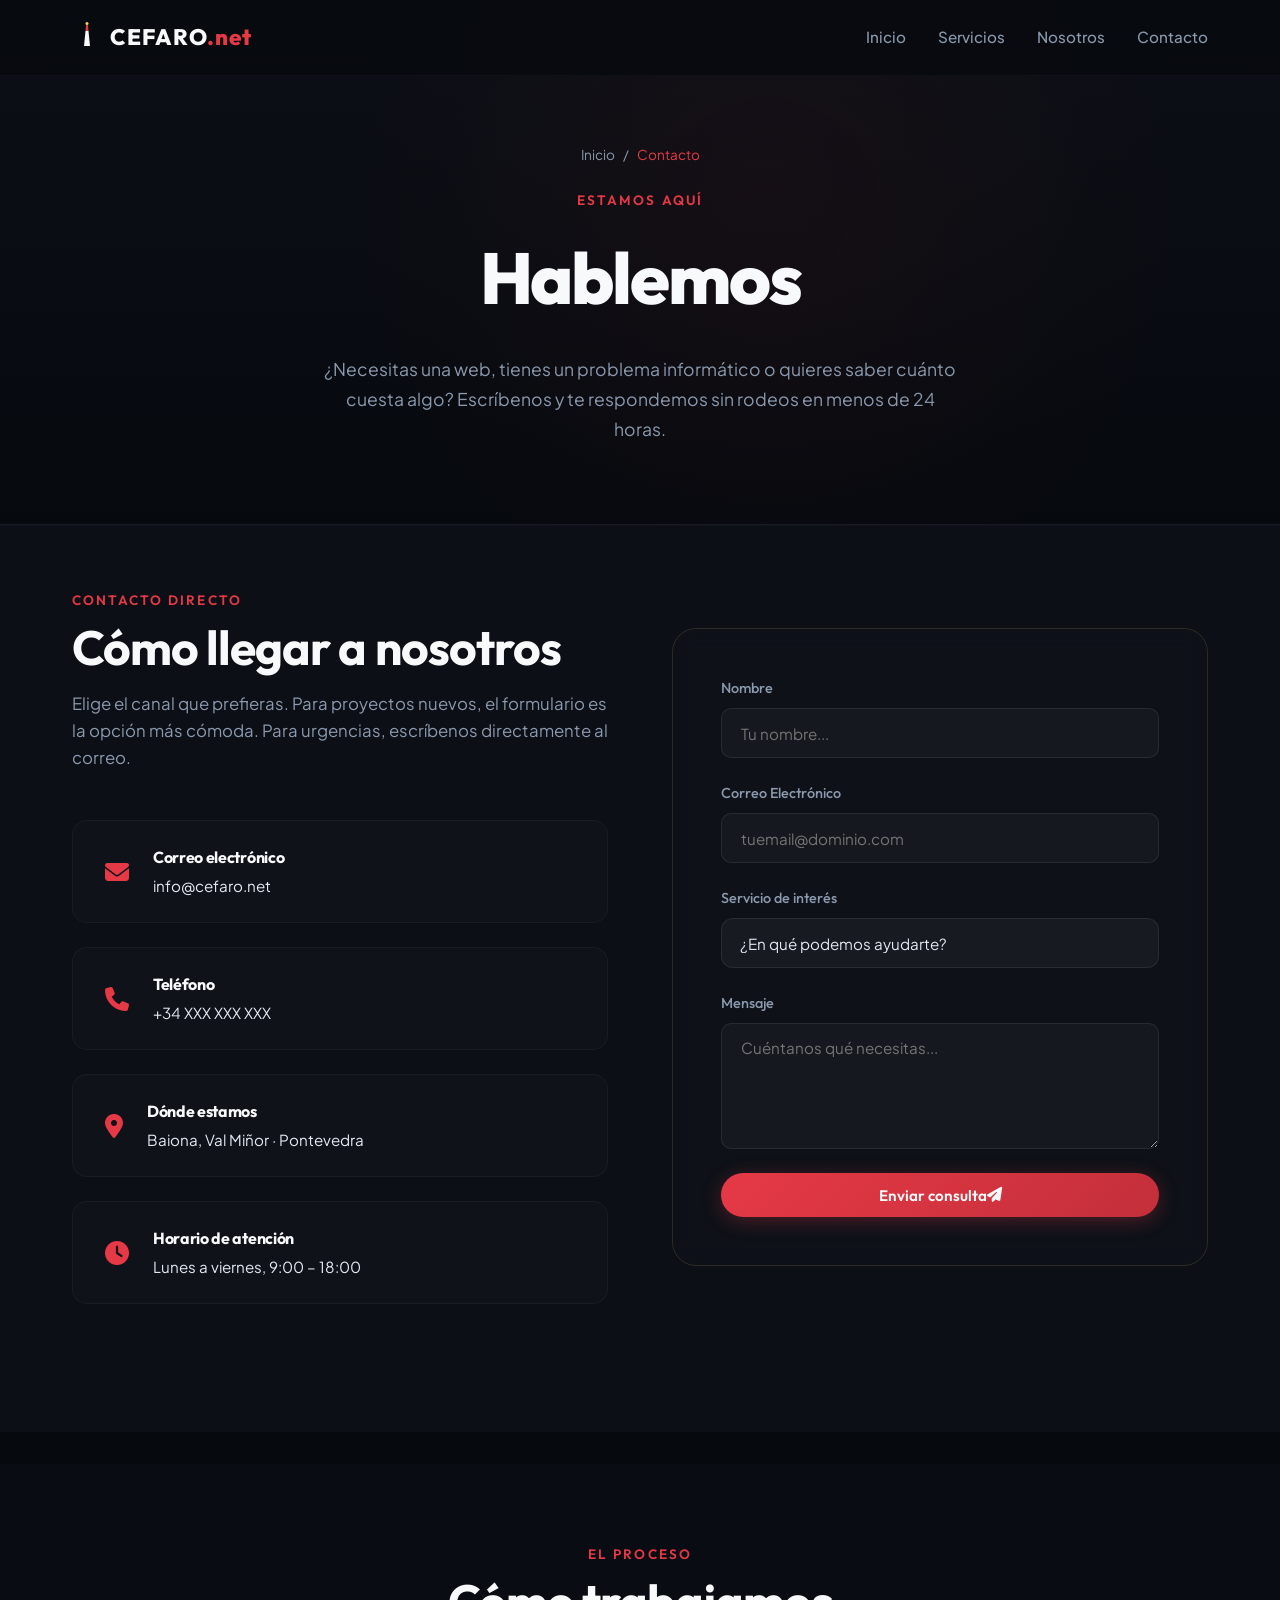
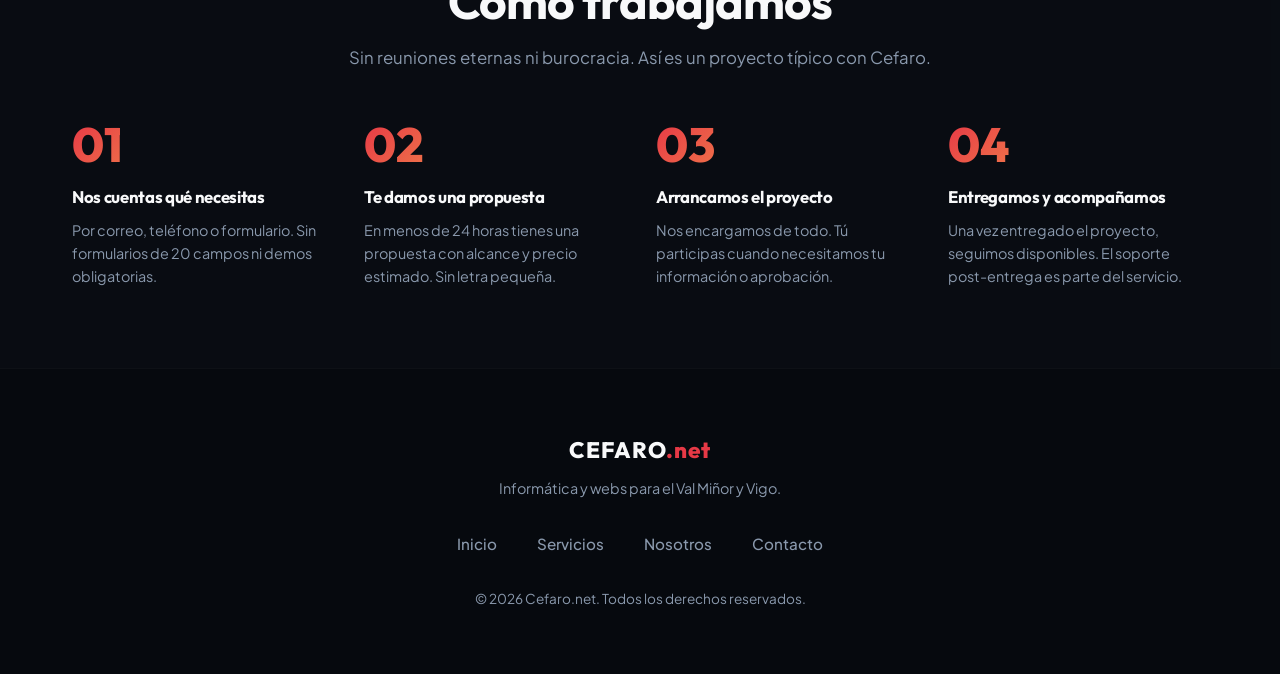
==== contacto/index.html @ 12f91135 "feat: arquitectura multipágina con catálogo de servicios, nosotros y contacto Nuevas páginas: - /ser" ====
<!DOCTYPE html>
<html lang="es">
<head>
    <meta charset="UTF-8">
    <meta name="viewport" content="width=device-width, initial-scale=1.0">

    <title>Contacto | Cefaro.net — Hablemos de tu proyecto</title>
    <meta name="description" content="Contacta con Cefaro: empresa de informática y diseño web en Baiona (Val Miñor). Escríbenos o llámanos para presupuesto sin compromiso. Respondemos en menos de 24 horas.">
    <meta name="robots" content="index, follow">
    <meta name="referrer" content="strict-origin-when-cross-origin">
    <link rel="canonical" href="https://cefaro.net/contacto/">
    <link rel="icon" href="/favicon.svg" type="image/svg+xml">

    <meta property="og:type" content="website">
    <meta property="og:url" content="https://cefaro.net/contacto/">
    <meta property="og:title" content="Contacto — Cefaro.net">
    <meta property="og:description" content="Contacta con nosotros para presupuesto sin compromiso. Informática y webs en Baiona, Val Miñor y Vigo.">
    <meta property="og:image" content="https://cefaro.net/og-image.png">
    <meta property="og:locale" content="es_ES">
    <meta property="og:site_name" content="Cefaro.net">

    <script type="application/ld+json">
    {
      "@context": "https://schema.org",
      "@type": "ContactPage",
      "name": "Contacto — Cefaro.net",
      "url": "https://cefaro.net/contacto/",
      "description": "Página de contacto de Cefaro, empresa de informática en Baiona, Val Miñor.",
      "breadcrumb": {
        "@type": "BreadcrumbList",
        "itemListElement": [
          {"@type": "ListItem", "position": 1, "name": "Inicio", "item": "https://cefaro.net/"},
          {"@type": "ListItem", "position": 2, "name": "Contacto", "item": "https://cefaro.net/contacto/"}
        ]
      }
    }
    </script>

    <link rel="preconnect" href="https://fonts.googleapis.com">
    <link rel="preconnect" href="https://fonts.gstatic.com" crossorigin>
    <link rel="preconnect" href="https://cdnjs.cloudflare.com">
    <link href="https://fonts.googleapis.com/css2?family=Outfit:wght@300;400;600;800&family=Plus+Jakarta+Sans:wght@300;400;500;700&display=swap" rel="stylesheet">
    <link rel="stylesheet" href="https://cdnjs.cloudflare.com/ajax/libs/font-awesome/6.7.2/css/all.min.css">
    <link rel="stylesheet" href="../style.css">
</head>
<body>

    <canvas id="stars-canvas"></canvas>

    <header class="main-header">
        <div class="container header-container">
            <a href="/" class="logo">
                <span class="logo-icon">
                    <svg viewBox="0 0 100 100" width="30" height="30">
                        <polygon points="40,90 60,90 55,40 45,40" fill="#f8f9fa" />
                        <polygon points="45,40 55,40 53,20 47,20" fill="#e63946" />
                        <circle cx="50" cy="15" r="5" fill="#ffd54f" />
                    </svg>
                </span>
                <span class="logo-text">CEFARO<span class="dot">.net</span></span>
            </a>
            <nav class="nav-links" aria-label="Menú principal">
                <a href="/" class="nav-item">Inicio</a>
                <a href="/servicios/" class="nav-item">Servicios</a>
                <a href="/nosotros/" class="nav-item">Nosotros</a>
                <a href="/contacto/" class="nav-item active">Contacto</a>
            </nav>
            <div class="nav-toggle" id="nav-toggle">
                <span></span><span></span><span></span>
            </div>
        </div>
    </header>

    <!-- Page Hero -->
    <section class="page-hero">
        <div class="container">
            <nav class="breadcrumb" aria-label="Ruta de navegación">
                <a href="/">Inicio</a>
                <span>/</span>
                <span>Contacto</span>
            </nav>
            <span class="section-subtitle">Estamos aquí</span>
            <h1 class="page-hero-title">Hablemos</h1>
            <p class="page-hero-desc">¿Necesitas una web, tienes un problema informático o quieres saber cuánto cuesta algo? Escríbenos y te respondemos sin rodeos en menos de 24 horas.</p>
        </div>
    </section>

    <main class="page-content">

        <!-- CONTACTO PRINCIPAL -->
        <section class="contact-section" style="padding-top: 4rem;">
            <div class="container">
                <div class="contact-grid">
                    <div class="contact-info">
                        <span class="section-subtitle">Contacto directo</span>
                        <h2 class="section-title">Cómo llegar a nosotros</h2>
                        <p>Elige el canal que prefieras. Para proyectos nuevos, el formulario es la opción más cómoda. Para urgencias, escríbenos directamente al correo.</p>

                        <div class="contact-methods">
                            <div class="contact-method-card">
                                <i class="fa-solid fa-envelope"></i>
                                <div>
                                    <h4>Correo electrónico</h4>
                                    <p><a href="mailto:info@cefaro.net">info@cefaro.net</a></p>
                                </div>
                            </div>
                            <!-- TODO: reemplaza con el teléfono real -->
                            <div class="contact-method-card">
                                <i class="fa-solid fa-phone"></i>
                                <div>
                                    <h4>Teléfono</h4>
                                    <p><a href="tel:+34000000000">+34 XXX XXX XXX</a></p>
                                </div>
                            </div>
                            <div class="contact-method-card">
                                <i class="fa-solid fa-location-dot"></i>
                                <div>
                                    <h4>Dónde estamos</h4>
                                    <p>Baiona, Val Miñor · Pontevedra</p>
                                </div>
                            </div>
                            <div class="contact-method-card">
                                <i class="fa-solid fa-clock"></i>
                                <div>
                                    <h4>Horario de atención</h4>
                                    <p>Lunes a viernes, 9:00 – 18:00</p>
                                </div>
                            </div>
                        </div>
                    </div>

                    <div class="contact-form-wrapper">
                        <!-- Formulario vía Formspree: reemplaza FORMSPREE_TOKEN con tu token real -->
                        <form class="contact-form" id="contact-form" action="https://formspree.io/f/FORMSPREE_TOKEN" method="POST">
                            <div class="form-group">
                                <label for="name">Nombre</label>
                                <input type="text" id="name" name="name" required placeholder="Tu nombre...">
                            </div>
                            <div class="form-group">
                                <label for="email">Correo Electrónico</label>
                                <input type="email" id="email" name="email" required placeholder="tuemail@dominio.com">
                            </div>
                            <div class="form-group">
                                <label for="service">Servicio de interés</label>
                                <select id="service" name="service">
                                    <option value="">¿En qué podemos ayudarte?</option>
                                    <option value="web">Página web o tienda online</option>
                                    <option value="seo">SEO y posicionamiento local</option>
                                    <option value="servidor">Servidores e infraestructura</option>
                                    <option value="backup">Copias de seguridad</option>
                                    <option value="correo">Correo electrónico corporativo</option>
                                    <option value="seguridad">Ciberseguridad o forense</option>
                                    <option value="3d">Impresión 3D</option>
                                    <option value="digitalizacion">Digitalización de formatos</option>
                                    <option value="otro">Otro</option>
                                </select>
                            </div>
                            <div class="form-group">
                                <label for="message">Mensaje</label>
                                <textarea id="message" name="message" rows="5" required placeholder="Cuéntanos qué necesitas..."></textarea>
                            </div>
                            <button type="submit" class="btn btn-primary btn-block" id="submit-btn">
                                Enviar consulta <i class="fa-solid fa-paper-plane"></i>
                            </button>
                        </form>
                    </div>
                </div>
            </div>
        </section>

        <!-- CÓMO TRABAJAMOS -->
        <section class="catalog-section catalog-section--alt" style="margin-top:2rem;">
            <div class="container">
                <div style="text-align:center; max-width:600px; margin:0 auto 3rem;">
                    <span class="section-subtitle">El proceso</span>
                    <h2 class="section-title">Cómo trabajamos</h2>
                    <p class="section-desc">Sin reuniones eternas ni burocracia. Así es un proyecto típico con Cefaro.</p>
                </div>
                <div class="process-steps">
                    <div class="process-step">
                        <div class="step-number">01</div>
                        <div class="step-content">
                            <h3>Nos cuentas qué necesitas</h3>
                            <p>Por correo, teléfono o formulario. Sin formularios de 20 campos ni demos obligatorias.</p>
                        </div>
                    </div>
                    <div class="process-step">
                        <div class="step-number">02</div>
                        <div class="step-content">
                            <h3>Te damos una propuesta</h3>
                            <p>En menos de 24 horas tienes una propuesta con alcance y precio estimado. Sin letra pequeña.</p>
                        </div>
                    </div>
                    <div class="process-step">
                        <div class="step-number">03</div>
                        <div class="step-content">
                            <h3>Arrancamos el proyecto</h3>
                            <p>Nos encargamos de todo. Tú participas cuando necesitamos tu información o aprobación.</p>
                        </div>
                    </div>
                    <div class="process-step">
                        <div class="step-number">04</div>
                        <div class="step-content">
                            <h3>Entregamos y acompañamos</h3>
                            <p>Una vez entregado el proyecto, seguimos disponibles. El soporte post-entrega es parte del servicio.</p>
                        </div>
                    </div>
                </div>
            </div>
        </section>

    </main>

    <footer class="main-footer">
        <div class="container footer-container">
            <div class="footer-brand">
                <span class="logo-text">CEFARO<span class="dot">.net</span></span>
                <p>Informática y webs para el Val Miñor y Vigo.</p>
            </div>
            <div class="footer-links">
                <a href="/">Inicio</a>
                <a href="/servicios/">Servicios</a>
                <a href="/nosotros/">Nosotros</a>
                <a href="/contacto/">Contacto</a>
            </div>
            <div class="footer-copy">
                <p>&copy; 2026 Cefaro.net. Todos los derechos reservados.</p>
            </div>
        </div>
    </footer>

    <script src="../script.js"></script>
</body>
</html>
---- style.css ----
/* CSS Design System for Cefaro.net */

/* -------------------------------------------------------------
   RESET & VARIABLES
------------------------------------------------------------- */
:root {
    --bg-dark-base: #06090e;      /* Deep night sky / dark sea black */
    --bg-dark-panel: #0c0f16;     /* Dark panel background */
    --bg-dark-card: #111622;      /* Card background */
    
    --color-primary: #e63946;     /* Faro Red */
    --color-white: #f8f9fa;       /* Faro White */
    --color-yellow: #ffd54f;      /* Faro Beam Yellow */
    --color-yellow-glow: rgba(255, 213, 79, 0.3);
    
    --text-main: #e2e8f0;         /* Soft white */
    --text-muted: #8a99ad;        /* Slate gray */
    
    --font-heading: 'Outfit', sans-serif;
    --font-body: 'Plus Jakarta Sans', sans-serif;
    
    --transition-smooth: all 0.4s cubic-bezier(0.16, 1, 0.3, 1);
    --transition-slow: all 0.8s cubic-bezier(0.16, 1, 0.3, 1);
}

* {
    box-sizing: border-box;
    margin: 0;
    padding: 0;
}

html {
    scroll-behavior: smooth;
    font-size: 16px;
    background-color: var(--bg-dark-base);
    color: var(--text-main);
    font-family: var(--font-body);
}

body {
    overflow-x: hidden;
    line-height: 1.6;
}

/* Custom Scrollbar */
::-webkit-scrollbar {
    width: 8px;
}
::-webkit-scrollbar-track {
    background: var(--bg-dark-base);
}
::-webkit-scrollbar-thumb {
    background: #1e2536;
    border-radius: 4px;
}
::-webkit-scrollbar-thumb:hover {
    background: var(--color-primary);
}

/* -------------------------------------------------------------
   UTILITIES & TYPOGRAPHY
------------------------------------------------------------- */
.container {
    max-width: 1200px;
    margin: 0 auto;
    padding: 0 2rem;
}

h1, h2, h3, h4 {
    font-family: var(--font-heading);
    font-weight: 700;
    letter-spacing: -0.02em;
    color: var(--color-white);
}

p {
    color: var(--text-muted);
}

a {
    text-decoration: none;
    color: inherit;
    transition: var(--transition-smooth);
}

/* Buttons */
.btn {
    display: inline-flex;
    align-items: center;
    justify-content: center;
    padding: 0.8rem 2rem;
    font-family: var(--font-heading);
    font-weight: 600;
    border-radius: 50px;
    font-size: 0.95rem;
    cursor: pointer;
    transition: var(--transition-smooth);
    border: none;
    outline: none;
}

.btn-primary {
    background: linear-gradient(135deg, var(--color-primary) 0%, #c32f3a 100%);
    color: var(--color-white);
    box-shadow: 0 4px 20px rgba(230, 57, 70, 0.3);
}

.btn-primary:hover {
    transform: translateY(-2px);
    box-shadow: 0 6px 25px rgba(230, 57, 70, 0.5);
    background: linear-gradient(135deg, #f04351 0%, var(--color-primary) 100%);
}

.btn-secondary {
    background: rgba(255, 255, 255, 0.05);
    color: var(--color-white);
    border: 1px solid rgba(255, 255, 255, 0.1);
    backdrop-filter: blur(5px);
}

.btn-secondary:hover {
    background: rgba(255, 255, 255, 0.1);
    transform: translateY(-2px);
    border-color: rgba(255, 255, 255, 0.2);
}

.btn-block {
    display: flex;
    width: 100%;
}

/* Background Canvas */
#stars-canvas {
    position: fixed;
    top: 0;
    left: 0;
    width: 100%;
    height: 100%;
    z-index: 0;
    pointer-events: none;
}

/* -------------------------------------------------------------
   HEADER & NAVIGATION
------------------------------------------------------------- */
.main-header {
    position: fixed;
    top: 0;
    left: 0;
    width: 100%;
    z-index: 100;
    background: rgba(6, 9, 14, 0.7);
    backdrop-filter: blur(12px);
    -webkit-backdrop-filter: blur(12px);
    border-bottom: 1px solid rgba(255, 255, 255, 0.03);
    padding: 1.2rem 0;
    transition: var(--transition-smooth);
}

.main-header.scrolled {
    padding: 0.8rem 0;
    background: rgba(6, 9, 14, 0.9);
    border-bottom: 1px solid rgba(255, 255, 255, 0.07);
}

.header-container {
    display: flex;
    justify-content: space-between;
    align-items: center;
}

.logo {
    display: flex;
    align-items: center;
    gap: 0.5rem;
}

.logo-text {
    font-family: var(--font-heading);
    font-weight: 800;
    font-size: 1.4rem;
    letter-spacing: 1px;
    color: var(--color-white);
}

.logo-text .dot {
    color: var(--color-primary);
}

.nav-links {
    display: flex;
    gap: 2rem;
}

.nav-item {
    font-size: 0.95rem;
    font-weight: 500;
    color: var(--text-muted);
    position: relative;
    padding: 0.3rem 0;
}

.nav-item::after {
    content: '';
    position: absolute;
    bottom: 0;
    left: 0;
    width: 0;
    height: 2px;
    background-color: var(--color-primary);
    transition: var(--transition-smooth);
}

.nav-item:hover, .nav-item.active {
    color: var(--color-white);
}

.nav-item.active::after, .nav-item:hover::after {
    width: 100%;
}

.nav-toggle {
    display: none;
    flex-direction: column;
    gap: 6px;
    cursor: pointer;
}

.nav-toggle span {
    width: 25px;
    height: 2px;
    background-color: var(--color-white);
    transition: var(--transition-smooth);
}

/* -------------------------------------------------------------
   HERO SECTION
------------------------------------------------------------- */
.hero-section {
    min-height: 100vh;
    display: flex;
    align-items: center;
    position: relative;
    padding-top: 80px;
    z-index: 1;
    overflow: hidden;
    background: radial-gradient(circle at 75% 50%, rgba(230, 57, 70, 0.05) 0%, transparent 50%),
                radial-gradient(circle at 25% 80%, rgba(255, 213, 79, 0.03) 0%, transparent 40%);
}

.hero-section .hero-content {
    flex: 1;
    padding: 0 10%;
    z-index: 3;
}

.hero-title {
    font-size: clamp(3rem, 8vw, 6.5rem);
    font-weight: 800;
    line-height: 1;
    margin-bottom: 1.5rem;
    background: linear-gradient(180deg, var(--color-white) 0%, #8895a5 100%);
    -webkit-background-clip: text;
    -webkit-text-fill-color: transparent;
    letter-spacing: -0.03em;
    position: relative;
}

.hero-subtitle {
    font-size: clamp(1.1rem, 2.5vw, 1.6rem);
    color: var(--text-muted);
    max-width: 600px;
    margin-bottom: 2.5rem;
    font-weight: 300;
}

.hero-cta {
    display: flex;
    gap: 1rem;
    flex-wrap: wrap;
}

.hero-lighthouse-container {
    flex: 1;
    height: 100%;
    display: flex;
    align-items: center;
    justify-content: center;
    position: relative;
    padding-right: 5%;
    z-index: 2;
}

.lighthouse-svg {
    width: 100%;
    max-height: 75vh;
    filter: drop-shadow(0 10px 30px rgba(0, 0, 0, 0.5));
}

.light-glow-pulsate {
    animation: beacon-glow 4s infinite alternate ease-in-out;
}

@keyframes beacon-glow {
    0% { transform: scale(0.9); opacity: 0.8; }
    100% { transform: scale(1.1); opacity: 1; }
}

.scroll-indicator {
    position: absolute;
    bottom: 2.5rem;
    left: 50%;
    transform: translateX(-50%);
    display: flex;
    flex-direction: column;
    align-items: center;
    gap: 0.5rem;
    color: var(--text-muted);
    font-size: 0.8rem;
    z-index: 3;
    pointer-events: none;
}

.scroll-indicator .mouse {
    width: 24px;
    height: 40px;
    border: 2px stroke var(--text-muted);
    border: 2px solid rgba(255, 255, 255, 0.2);
    border-radius: 12px;
    position: relative;
}

.scroll-indicator .wheel {
    width: 4px;
    height: 8px;
    background-color: var(--color-primary);
    border-radius: 2px;
    position: absolute;
    top: 6px;
    left: 50%;
    transform: translateX(-50%);
    animation: scroll-wheel 1.8s infinite ease-in-out;
}

@keyframes scroll-wheel {
    0% { transform: translate(-50%, 0); opacity: 1; }
    80% { transform: translate(-50%, 14px); opacity: 0; }
    100% { transform: translate(-50%, 0); opacity: 0; }
}

/* -------------------------------------------------------------
   SPLIT SCROLL SERVICES SECTION
------------------------------------------------------------- */
.services-section {
    position: relative;
    background-color: var(--bg-dark-panel);
    border-top: 1px solid rgba(255, 255, 255, 0.02);
    border-bottom: 1px solid rgba(255, 255, 255, 0.02);
    z-index: 2;
}

.split-layout {
    display: flex;
    flex-direction: row;
    position: relative;
}

/* Sticky Panel (Left) */
.lighthouse-sticky-panel {
    width: 45%;
    height: 100vh;
    position: sticky;
    top: 0;
    display: flex;
    align-items: center;
    justify-content: center;
    padding: 4rem;
    overflow: hidden;
    background: radial-gradient(circle at 100% 50%, rgba(255, 213, 79, 0.04) 0%, transparent 60%);
}

.sticky-lighthouse-wrapper {
    width: 100%;
    height: 100%;
    display: flex;
    align-items: center;
    justify-content: center;
}

/* Scroll Panel (Right) */
.services-scroll-panel {
    width: 55%;
    padding: 8rem 4rem 10rem 2rem;
}

.section-title-wrapper {
    margin-bottom: 4rem;
    max-width: 550px;
}

.section-subtitle {
    font-family: var(--font-heading);
    font-weight: 600;
    color: var(--color-primary);
    text-transform: uppercase;
    font-size: 0.85rem;
    letter-spacing: 0.15em;
    display: block;
    margin-bottom: 0.5rem;
}

.section-title {
    font-size: clamp(2rem, 4vw, 3rem);
    line-height: 1.15;
    margin-bottom: 1rem;
}

.section-desc {
    font-size: 1.05rem;
}

.services-list {
    display: flex;
    flex-direction: column;
    gap: 3rem;
}

/* Service Cards */
.service-card {
    background: rgba(255, 255, 255, 0.012);
    border: 1px solid rgba(255, 255, 255, 0.04);
    border-radius: 20px;
    padding: 3rem;
    position: relative;
    overflow: hidden;
    backdrop-filter: blur(10px);
    -webkit-backdrop-filter: blur(10px);
    transition: var(--transition-slow);
    opacity: 0.25;
    transform: scale(0.95) translateY(20px);
    filter: blur(1.5px);
}

/* When illuminated by the beam */
.service-card.active {
    opacity: 1;
    transform: scale(1.02) translateY(0);
    filter: blur(0);
    background: rgba(255, 255, 255, 0.035);
    border-color: rgba(255, 213, 79, 0.35);
    box-shadow: 0 10px 40px rgba(0, 0, 0, 0.4),
                0 0 30px rgba(255, 213, 79, 0.05);
}

.card-glow-border {
    position: absolute;
    top: 0;
    left: 0;
    width: 100%;
    height: 100%;
    border-radius: 20px;
    pointer-events: none;
    border: 1.5px solid transparent;
    transition: var(--transition-slow);
}

.service-card.active .card-glow-border {
    border-color: var(--color-yellow);
    opacity: 0.3;
    mask-image: radial-gradient(circle at 10% 20%, black, transparent);
    -webkit-mask-image: radial-gradient(circle at 10% 20%, black, transparent);
}

.card-icon {
    font-size: 2.2rem;
    color: var(--text-muted);
    margin-bottom: 1.5rem;
    transition: var(--transition-smooth);
}

.service-card.active .card-icon {
    color: var(--color-yellow);
    text-shadow: 0 0 15px rgba(255, 213, 79, 0.4);
    transform: scale(1.05);
}

.service-card h3 {
    font-size: 1.4rem;
    margin-bottom: 1rem;
    transition: var(--transition-smooth);
}

.service-card.active h3 {
    color: var(--color-white);
}

.service-summary {
    margin-bottom: 1.8rem;
    font-size: 0.95rem;
    line-height: 1.6;
}

.card-features {
    list-style: none;
    display: flex;
    flex-direction: column;
    gap: 0.75rem;
}

.card-features li {
    font-size: 0.9rem;
    color: var(--text-muted);
    display: flex;
    align-items: center;
    gap: 0.75rem;
    transition: var(--transition-smooth);
}

.card-features li i {
    color: rgba(255, 255, 255, 0.15);
    font-size: 0.8rem;
    transition: var(--transition-smooth);
}

.service-card.active .card-features li {
    color: var(--text-main);
}

.service-card.active .card-features li i {
    color: var(--color-primary);
}

/* Light Beam Rotations (Handled in JS) */
.light-beam-group {
    transition: transform 0.8s cubic-bezier(0.25, 1, 0.5, 1);
}

/* -------------------------------------------------------------
   ABOUT SECTION
------------------------------------------------------------- */
.about-section {
    padding: 8rem 0;
    position: relative;
    z-index: 2;
    background: radial-gradient(circle at 10% 30%, rgba(230, 57, 70, 0.02) 0%, transparent 40%);
}

.about-content {
    display: grid;
    grid-template-columns: 1.2fr 0.8fr;
    gap: 4rem;
    align-items: center;
}

.about-text-column p {
    font-size: 1.05rem;
    margin-bottom: 1.5rem;
    line-height: 1.7;
}

.metrics {
    display: flex;
    gap: 3rem;
    margin-top: 3rem;
}

.metric-item {
    display: flex;
    flex-direction: column;
}

.metric-num {
    font-family: var(--font-heading);
    font-size: clamp(2rem, 4vw, 3rem);
    font-weight: 800;
    color: var(--color-white);
    line-height: 1;
    margin-bottom: 0.5rem;
    background: linear-gradient(135deg, var(--color-white) 0%, var(--color-yellow) 100%);
    -webkit-background-clip: text;
    -webkit-text-fill-color: transparent;
}

.metric-label {
    font-size: 0.85rem;
    color: var(--text-muted);
    font-weight: 500;
    text-transform: uppercase;
    letter-spacing: 0.05em;
}

.about-visual-column {
    display: flex;
    justify-content: center;
    align-items: center;
    position: relative;
    height: 350px;
}

/* lighthouse silhouette */
.faro-silhouette-wrapper {
    position: relative;
    width: 250px;
    height: 320px;
    background: linear-gradient(180deg, rgba(6, 9, 14, 0) 20%, rgba(230, 57, 70, 0.1) 60%, rgba(255, 213, 79, 0.05) 100%);
    border-radius: 30px;
    border: 1px solid rgba(255, 255, 255, 0.03);
    overflow: hidden;
    display: flex;
    align-items: center;
    justify-content: center;
}

.faro-silhouette-wrapper::before {
    content: '';
    position: absolute;
    bottom: 0;
    width: 60px;
    height: 200px;
    background-color: rgba(255, 255, 255, 0.03);
    clip-path: polygon(20% 0%, 80% 0%, 100% 100%, 0% 100%);
}

.anchor-decor {
    font-size: 4rem;
    color: rgba(255, 255, 255, 0.05);
    z-index: 1;
}

.ocean-wave {
    position: absolute;
    bottom: -10px;
    width: 200%;
    height: 40px;
    background-color: var(--bg-dark-base);
    opacity: 0.8;
}

.wave1 {
    left: 0;
    border-radius: 43%;
    animation: wave-motion 12s infinite linear;
}

.wave2 {
    left: -50%;
    border-radius: 40%;
    animation: wave-motion 8s infinite linear reverse;
    opacity: 0.5;
}

@keyframes wave-motion {
    0% { transform: rotate(0deg); }
    100% { transform: rotate(360deg); }
}

/* -------------------------------------------------------------
   CONTACT SECTION
------------------------------------------------------------- */
.contact-section {
    padding: 8rem 0;
    background-color: var(--bg-dark-panel);
    border-top: 1px solid rgba(255, 255, 255, 0.02);
    z-index: 2;
    position: relative;
}

.contact-grid {
    display: grid;
    grid-template-columns: 1fr 1fr;
    gap: 4rem;
    align-items: center;
}

.contact-info p {
    font-size: 1.05rem;
    margin-bottom: 3rem;
}

.contact-methods {
    display: flex;
    flex-direction: column;
    gap: 1.5rem;
}

.contact-method-card {
    display: flex;
    align-items: center;
    gap: 1.5rem;
    background: rgba(255, 255, 255, 0.015);
    border: 1px solid rgba(255, 255, 255, 0.04);
    padding: 1.5rem 2rem;
    border-radius: 15px;
    transition: var(--transition-smooth);
}

.contact-method-card:hover {
    background: rgba(255, 255, 255, 0.03);
    border-color: rgba(255, 255, 255, 0.1);
    transform: translateX(5px);
}

.contact-method-card i {
    font-size: 1.5rem;
    color: var(--color-primary);
}

.contact-method-card h4 {
    font-size: 1rem;
    margin-bottom: 0.2rem;
}

.contact-method-card p {
    margin-bottom: 0;
    font-size: 0.95rem;
    color: var(--text-main);
}

.contact-form-wrapper {
    background: rgba(255, 255, 255, 0.01);
    border: 1px solid rgba(255, 255, 255, 0.03);
    backdrop-filter: blur(10px);
    -webkit-backdrop-filter: blur(10px);
    border-radius: 24px;
    padding: 3rem;
    position: relative;
}

.contact-form-wrapper::after {
    content: '';
    position: absolute;
    top: -1px;
    left: -1px;
    right: -1px;
    bottom: -1px;
    border-radius: 24px;
    border: 1px solid rgba(255, 213, 79, 0.1);
    pointer-events: none;
}

.contact-form {
    display: flex;
    flex-direction: column;
    gap: 1.5rem;
}

.form-group {
    display: flex;
    flex-direction: column;
    gap: 0.5rem;
}

.form-group label {
    font-family: var(--font-heading);
    font-weight: 500;
    font-size: 0.9rem;
    color: var(--text-muted);
}

.form-group input, .form-group textarea {
    background: rgba(255, 255, 255, 0.03);
    border: 1px solid rgba(255, 255, 255, 0.08);
    border-radius: 10px;
    padding: 0.9rem 1.2rem;
    color: var(--color-white);
    font-family: var(--font-body);
    font-size: 0.95rem;
    transition: var(--transition-smooth);
    outline: none;
}

.form-group input:focus, .form-group textarea:focus {
    background: rgba(255, 255, 255, 0.05);
    border-color: var(--color-primary);
    box-shadow: 0 0 15px rgba(230, 57, 70, 0.15);
}

/* -------------------------------------------------------------
   FOOTER
------------------------------------------------------------- */
.main-footer {
    background-color: var(--bg-dark-base);
    padding: 4rem 0;
    border-top: 1px solid rgba(255, 255, 255, 0.03);
    z-index: 2;
    position: relative;
}

.footer-container {
    display: flex;
    flex-direction: column;
    align-items: center;
    gap: 2rem;
    text-align: center;
}

.footer-brand p {
    margin-top: 0.5rem;
    font-size: 0.9rem;
}

.footer-links {
    display: flex;
    gap: 2.5rem;
}

.footer-links a {
    color: var(--text-muted);
    font-weight: 500;
    font-size: 0.95rem;
}

.footer-links a:hover {
    color: var(--color-white);
}

.footer-copy p {
    font-size: 0.85rem;
}

/* -------------------------------------------------------------
   RESPONSIVE LAYOUT
------------------------------------------------------------- */
@media (max-width: 1024px) {
    .split-layout {
        flex-direction: column;
    }
    
    .lighthouse-sticky-panel {
        width: 100%;
        height: 50vh;
        position: relative;
        padding: 2rem;
        background: radial-gradient(circle at 50% 100%, rgba(255, 213, 79, 0.04) 0%, transparent 60%);
    }
    
    .services-scroll-panel {
        width: 100%;
        padding: 4rem 2rem;
    }
    
    .lighthouse-svg {
        max-height: 40vh;
    }
}

@media (max-width: 768px) {
    .nav-links {
        display: none;
        position: fixed;
        top: 70px;
        left: 0;
        width: 100%;
        background-color: rgba(6, 9, 14, 0.95);
        backdrop-filter: blur(15px);
        flex-direction: column;
        padding: 3rem 2rem;
        gap: 2rem;
        text-align: center;
        border-bottom: 1px solid rgba(255, 255, 255, 0.05);
        z-index: 99;
    }
    
    .nav-links.active {
        display: flex;
    }
    
    .nav-toggle {
        display: flex;
    }
    
    .hero-section {
        flex-direction: column-reverse;
        padding-top: 100px;
        text-align: center;
        justify-content: center;
        padding-bottom: 4rem;
    }
    
    .hero-section .hero-content {
        padding: 0 1.5rem;
        margin-top: 2rem;
    }
    
    .hero-cta {
        justify-content: center;
    }
    
    .hero-lighthouse-container {
        padding-right: 0;
        width: 80%;
    }
    
    .about-content {
        grid-template-columns: 1fr;
        gap: 3rem;
    }
    
    .contact-grid {
        grid-template-columns: 1fr;
        gap: 3rem;
    }
    
    .metrics {
        gap: 1.5rem;
        justify-content: space-between;
    }
    
    .service-card {
        padding: 2rem;
    }
}

/* -------------------------------------------------------------
   SUBPAGES — SHARED
------------------------------------------------------------- */
.page-hero {
    padding: 9rem 0 5rem;
    background: radial-gradient(circle at 60% 40%, rgba(230,57,70,0.05) 0%, transparent 50%),
                linear-gradient(180deg, #0c0f16 0%, #06090e 100%);
    border-bottom: 1px solid rgba(255,255,255,0.04);
    text-align: center;
    position: relative;
    z-index: 1;
}

.page-hero-title {
    font-family: var(--font-heading);
    font-size: clamp(2.5rem, 6vw, 4.5rem);
    font-weight: 800;
    color: var(--color-white);
    margin: 0.5rem 0 1.25rem;
    letter-spacing: -0.03em;
}

.page-hero-desc {
    color: var(--text-muted);
    font-size: 1.1rem;
    max-width: 640px;
    margin: 0 auto;
    line-height: 1.7;
}

.breadcrumb {
    display: flex;
    align-items: center;
    justify-content: center;
    gap: 0.5rem;
    font-size: 0.85rem;
    color: var(--text-muted);
    margin-bottom: 1.5rem;
}

.breadcrumb a {
    color: var(--text-muted);
}

.breadcrumb a:hover {
    color: var(--color-white);
}

.breadcrumb span:last-child {
    color: var(--color-primary);
}

.page-content {
    position: relative;
    z-index: 1;
}

/* Catalog sections */
.catalog-section {
    padding: 5rem 0;
    border-bottom: 1px solid rgba(255,255,255,0.03);
}

.catalog-section:last-of-type {
    border-bottom: none;
}

.catalog-section--alt {
    background: rgba(12,15,22,0.6);
}

.catalog-category-header {
    display: flex;
    align-items: center;
    gap: 1.25rem;
    margin-bottom: 1rem;
}

.category-icon-wrap {
    width: 52px;
    height: 52px;
    background: rgba(230,57,70,0.1);
    border: 1px solid rgba(230,57,70,0.2);
    border-radius: 12px;
    display: flex;
    align-items: center;
    justify-content: center;
    color: var(--color-primary);
    font-size: 1.3rem;
    flex-shrink: 0;
}

.catalog-intro {
    max-width: 680px;
    margin-bottom: 3rem;
    font-size: 1.05rem;
    line-height: 1.7;
}

.catalog-grid {
    display: grid;
    grid-template-columns: repeat(auto-fit, minmax(280px, 1fr));
    gap: 1.5rem;
}

.catalog-grid--two {
    grid-template-columns: repeat(auto-fit, minmax(320px, 1fr));
}

.catalog-card {
    background: var(--bg-dark-card);
    border: 1px solid rgba(255,255,255,0.05);
    border-radius: 1.25rem;
    padding: 2rem;
    display: flex;
    flex-direction: column;
    gap: 1rem;
    transition: var(--transition-smooth);
}

.catalog-card:hover {
    border-color: rgba(230,57,70,0.25);
    transform: translateY(-3px);
    box-shadow: 0 12px 40px rgba(0,0,0,0.3);
}

.catalog-card-icon {
    font-size: 1.8rem;
    color: var(--color-primary);
    margin-bottom: 0.25rem;
}

.catalog-card-name {
    font-family: var(--font-heading);
    font-size: 1.15rem;
    font-weight: 700;
    color: var(--color-white);
    margin: 0;
}

.catalog-card-desc {
    color: var(--text-muted);
    font-size: 0.92rem;
    line-height: 1.65;
    flex: 1;
}

.catalog-card-features {
    list-style: none;
    display: flex;
    flex-direction: column;
    gap: 0.5rem;
    margin: 0;
    padding: 0;
}

.catalog-card-features li {
    font-size: 0.875rem;
    color: var(--text-muted);
    display: flex;
    align-items: center;
    gap: 0.6rem;
}

.catalog-card-features li i {
    color: var(--color-primary);
    font-size: 0.75rem;
    flex-shrink: 0;
}

.catalog-card-meta {
    display: flex;
    gap: 0.6rem;
    flex-wrap: wrap;
    padding-top: 0.75rem;
    border-top: 1px solid rgba(255,255,255,0.04);
    margin-top: auto;
}

.badge {
    display: inline-flex;
    align-items: center;
    gap: 0.35rem;
    padding: 0.3rem 0.8rem;
    border-radius: 2rem;
    font-size: 0.75rem;
    font-weight: 600;
}

.badge-price {
    background: rgba(255,213,79,0.08);
    color: var(--color-yellow);
    border: 1px solid rgba(255,213,79,0.2);
}

.badge-recurrence {
    background: rgba(230,57,70,0.08);
    color: var(--color-primary);
    border: 1px solid rgba(230,57,70,0.18);
}

/* Page CTA */
.page-cta-section {
    padding: 5rem 0;
}

.page-cta-box {
    background: linear-gradient(135deg, rgba(230,57,70,0.08) 0%, rgba(255,213,79,0.04) 100%);
    border: 1px solid rgba(230,57,70,0.15);
    border-radius: 1.5rem;
    padding: 4rem 3rem;
    text-align: center;
}

.page-cta-box p {
    max-width: 500px;
    margin: 0 auto;
    font-size: 1.05rem;
}

/* Valores grid (nosotros) */
.values-grid {
    display: grid;
    grid-template-columns: repeat(auto-fit, minmax(280px, 1fr));
    gap: 1.5rem;
}

.value-card {
    background: var(--bg-dark-card);
    border: 1px solid rgba(255,255,255,0.05);
    border-radius: 1.25rem;
    padding: 2rem;
    transition: var(--transition-smooth);
}

.value-card:hover {
    border-color: rgba(255,213,79,0.15);
    transform: translateY(-2px);
}

.value-icon {
    font-size: 1.75rem;
    color: var(--color-yellow);
    margin-bottom: 1rem;
}

.value-card h3 {
    font-size: 1.1rem;
    margin-bottom: 0.75rem;
}

.value-card p {
    font-size: 0.9rem;
    line-height: 1.65;
}

/* Coverage tags */
.coverage-tags {
    display: flex;
    flex-wrap: wrap;
    gap: 0.75rem;
    justify-content: center;
}

.coverage-tag {
    display: inline-flex;
    align-items: center;
    gap: 0.4rem;
    padding: 0.5rem 1.1rem;
    background: rgba(255,255,255,0.04);
    border: 1px solid rgba(255,255,255,0.08);
    border-radius: 2rem;
    font-size: 0.9rem;
    color: var(--text-main);
}

.coverage-tag i {
    color: var(--color-primary);
    font-size: 0.8rem;
}

.coverage-tag--remote {
    border-color: rgba(255,213,79,0.2);
    color: var(--color-yellow);
}

.coverage-tag--remote i {
    color: var(--color-yellow);
}

/* Process steps (contacto) */
.process-steps {
    display: grid;
    grid-template-columns: repeat(auto-fit, minmax(220px, 1fr));
    gap: 2rem;
}

.process-step {
    display: flex;
    flex-direction: column;
    gap: 1rem;
}

.step-number {
    font-family: var(--font-heading);
    font-size: 3rem;
    font-weight: 800;
    line-height: 1;
    background: linear-gradient(135deg, var(--color-primary) 0%, var(--color-yellow) 100%);
    -webkit-background-clip: text;
    -webkit-text-fill-color: transparent;
}

.step-content h3 {
    font-size: 1.05rem;
    margin-bottom: 0.5rem;
}

.step-content p {
    font-size: 0.9rem;
    line-height: 1.6;
}

/* Select in contact form */
.form-group select {
    width: 100%;
    background: rgba(255,255,255,0.04);
    border: 1px solid rgba(255,255,255,0.08);
    border-radius: 0.75rem;
    padding: 0.9rem 1.1rem;
    color: var(--text-main);
    font-family: var(--font-body);
    font-size: 0.95rem;
    outline: none;
    cursor: pointer;
    transition: border-color 0.3s;
    appearance: none;
    -webkit-appearance: none;
}

.form-group select:focus {
    border-color: var(--color-primary);
}

.form-group select option {
    background: #111622;
    color: var(--text-main);
}

/* Responsive subpages */
@media (max-width: 768px) {
    .catalog-grid,
    .values-grid,
    .process-steps {
        grid-template-columns: 1fr;
    }

    .page-cta-box {
        padding: 2.5rem 1.5rem;
    }

    .catalog-category-header {
        flex-direction: row;
    }
}

/* -------------------------------------------------------------
   FORM STATES
------------------------------------------------------------- */
.form-success,
.form-notice,
.form-error {
    padding: 1.25rem 1.5rem;
    border-radius: 0.75rem;
    font-size: 0.95rem;
    line-height: 1.6;
    display: flex;
    align-items: center;
    gap: 0.75rem;
}

.form-success {
    background: rgba(34, 197, 94, 0.1);
    border: 1px solid rgba(34, 197, 94, 0.3);
    color: #86efac;
}

.form-notice {
    background: rgba(234, 179, 8, 0.1);
    border: 1px solid rgba(234, 179, 8, 0.3);
    color: #fde047;
}

.form-error {
    background: rgba(230, 57, 70, 0.1);
    border: 1px solid rgba(230, 57, 70, 0.3);
    color: #fca5a5;
    margin-top: 1rem;
}

.form-success a,
.form-notice a,
.form-error a {
    color: inherit;
    text-decoration: underline;
}
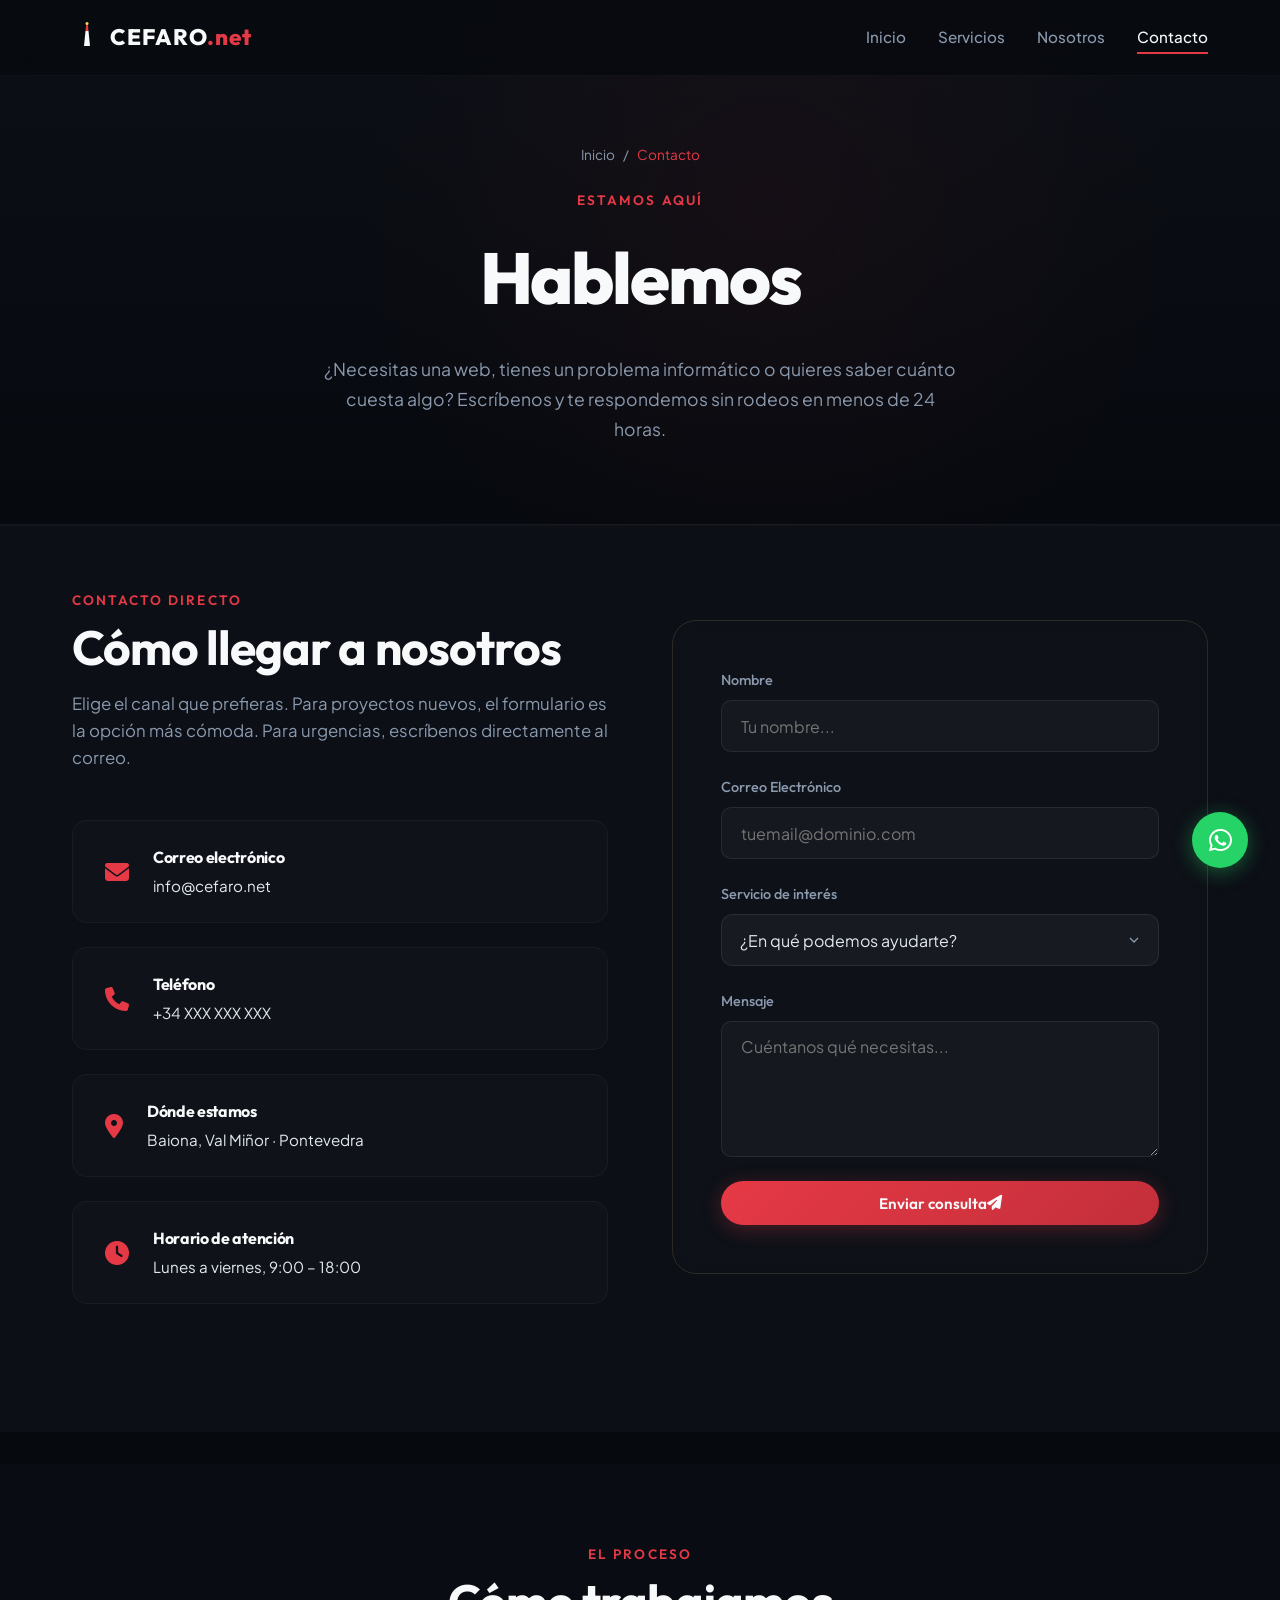
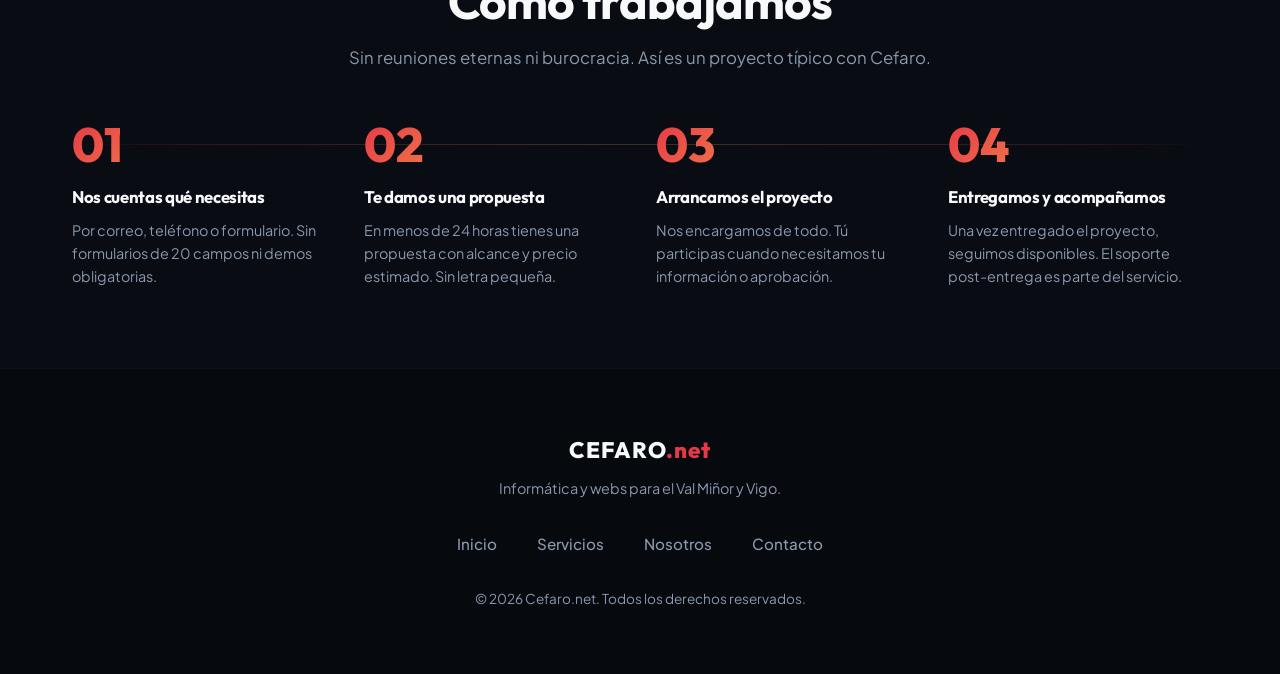
==== commit a2eb0f8b: "feat: mejoras UX/móvil, animaciones, WhatsApp FAB y 404 personalizado - script.js: nav activo por pa" ====
--- a/contacto/index.html
+++ b/contacto/index.html
@@ -10,6 +10,7 @@
     <meta name="referrer" content="strict-origin-when-cross-origin">
     <link rel="canonical" href="https://cefaro.net/contacto/">
     <link rel="icon" href="/favicon.svg" type="image/svg+xml">
+    <link rel="manifest" href="/manifest.json">
 
     <meta property="og:type" content="website">
     <meta property="og:url" content="https://cefaro.net/contacto/">
@@ -132,6 +133,7 @@
                     <div class="contact-form-wrapper">
                         <!-- Formulario vía Formspree: reemplaza FORMSPREE_TOKEN con tu token real -->
                         <form class="contact-form" id="contact-form" action="https://formspree.io/f/FORMSPREE_TOKEN" method="POST">
+                            <input type="text" name="_gotcha" style="display:none" tabindex="-1" autocomplete="off">
                             <div class="form-group">
                                 <label for="name">Nombre</label>
                                 <input type="text" id="name" name="name" required placeholder="Tu nombre...">
@@ -229,6 +231,11 @@
         </div>
     </footer>
 
-    <script src="../script.js"></script>
+    <!-- TODO: reemplaza 34000000000 con tu número de WhatsApp Business real -->
+    <a href="https://wa.me/34000000000" class="whatsapp-fab" target="_blank" rel="noopener" aria-label="Contactar por WhatsApp">
+        <i class="fa-brands fa-whatsapp"></i>
+    </a>
+
+    <script src="../script.js" defer></script>
 </body>
 </html>
--- a/style.css
+++ b/style.css
@@ -764,7 +764,7 @@
     padding: 0.9rem 1.2rem;
     color: var(--color-white);
     font-family: var(--font-body);
-    font-size: 0.95rem;
+    font-size: 1rem; /* 16px min prevents iOS auto-zoom */
     transition: var(--transition-smooth);
     outline: none;
 }
@@ -825,7 +825,7 @@
     .split-layout {
         flex-direction: column;
     }
-    
+
     .lighthouse-sticky-panel {
         width: 100%;
         height: 50vh;
@@ -833,14 +833,21 @@
         padding: 2rem;
         background: radial-gradient(circle at 50% 100%, rgba(255, 213, 79, 0.04) 0%, transparent 60%);
     }
-    
+
     .services-scroll-panel {
         width: 100%;
         padding: 4rem 2rem;
     }
-    
+
     .lighthouse-svg {
         max-height: 40vh;
+    }
+
+    /* All service cards visible when split layout collapses */
+    .service-card {
+        opacity: 1 !important;
+        filter: none !important;
+        transform: none !important;
     }
 }
 
@@ -1240,15 +1247,19 @@
     background: rgba(255,255,255,0.04);
     border: 1px solid rgba(255,255,255,0.08);
     border-radius: 0.75rem;
-    padding: 0.9rem 1.1rem;
+    padding: 0.9rem 2.5rem 0.9rem 1.1rem;
     color: var(--text-main);
     font-family: var(--font-body);
-    font-size: 0.95rem;
+    font-size: 1rem; /* 16px min prevents iOS auto-zoom */
     outline: none;
     cursor: pointer;
     transition: border-color 0.3s;
     appearance: none;
     -webkit-appearance: none;
+    background-image: url("data:image/svg+xml,%3Csvg xmlns='http://www.w3.org/2000/svg' viewBox='0 0 24 24' fill='none' stroke='%238a99ad' stroke-width='2'%3E%3Cpolyline points='6 9 12 15 18 9'%3E%3C/polyline%3E%3C/svg%3E");
+    background-repeat: no-repeat;
+    background-position: right 1rem center;
+    background-size: 1rem;
 }
 
 .form-group select:focus {
@@ -1317,3 +1328,158 @@
     color: inherit;
     text-decoration: underline;
 }
+
+/* -------------------------------------------------------------
+   SCROLL INDICATOR FADE
+------------------------------------------------------------- */
+.scroll-indicator {
+    transition: opacity 0.4s ease;
+}
+
+/* -------------------------------------------------------------
+   TAP HIGHLIGHT — Android/iOS
+------------------------------------------------------------- */
+.btn,
+.nav-item,
+.coverage-tag,
+.catalog-card,
+.value-card,
+a {
+    -webkit-tap-highlight-color: transparent;
+}
+
+/* -------------------------------------------------------------
+   SCROLL ENTRANCE ANIMATIONS
+------------------------------------------------------------- */
+.animate-ready {
+    opacity: 0;
+    translate: 0 20px;
+    transition: opacity 0.5s ease, translate 0.5s ease;
+}
+
+.animate-ready.animate-in {
+    opacity: 1;
+    translate: 0 0;
+}
+
+/* -------------------------------------------------------------
+   CATALOG CARD — Solicitar CTA (injected by JS)
+------------------------------------------------------------- */
+.catalog-card-cta {
+    display: inline-flex;
+    align-items: center;
+    gap: 0.5rem;
+    color: var(--color-primary);
+    font-size: 0.82rem;
+    font-weight: 600;
+    opacity: 0;
+    translate: 0 4px;
+    transition: opacity 0.25s ease, translate 0.25s ease, color 0.25s ease;
+    text-decoration: none;
+    padding-top: 0.25rem;
+}
+
+.catalog-card:hover .catalog-card-cta {
+    opacity: 1;
+    translate: 0 0;
+}
+
+.catalog-card-cta i {
+    font-size: 0.75rem;
+    transition: translate 0.2s ease;
+}
+
+.catalog-card:hover .catalog-card-cta i {
+    translate: 3px 0;
+}
+
+/* -------------------------------------------------------------
+   PROCESS STEPS — horizontal connector line (desktop)
+------------------------------------------------------------- */
+@media (min-width: 769px) {
+    .process-steps {
+        position: relative;
+        isolation: isolate;
+    }
+
+    .process-steps::before {
+        content: '';
+        position: absolute;
+        top: 1.5rem;
+        left: 0;
+        right: 0;
+        height: 1px;
+        background: linear-gradient(90deg,
+            transparent 0%,
+            rgba(230, 57, 70, 0.2) 12%,
+            rgba(255, 213, 79, 0.2) 50%,
+            rgba(230, 57, 70, 0.2) 88%,
+            transparent 100%
+        );
+        z-index: -1;
+    }
+}
+
+/* -------------------------------------------------------------
+   WHATSAPP FLOATING BUTTON
+------------------------------------------------------------- */
+.whatsapp-fab {
+    position: fixed;
+    bottom: 2rem;
+    right: 2rem;
+    width: 56px;
+    height: 56px;
+    background: #25d366;
+    color: #fff;
+    border-radius: 50%;
+    display: flex;
+    align-items: center;
+    justify-content: center;
+    font-size: 1.65rem;
+    text-decoration: none;
+    box-shadow: 0 4px 20px rgba(37, 211, 102, 0.4);
+    transition: transform 0.22s ease, box-shadow 0.22s ease;
+    z-index: 998;
+    -webkit-tap-highlight-color: transparent;
+}
+
+.whatsapp-fab:hover {
+    transform: scale(1.1);
+    box-shadow: 0 6px 32px rgba(37, 211, 102, 0.6);
+    color: #fff;
+}
+
+/* -------------------------------------------------------------
+   480px BREAKPOINT — very small screens
+------------------------------------------------------------- */
+@media (max-width: 480px) {
+    .hero-cta {
+        flex-direction: column;
+        align-items: stretch;
+    }
+
+    .hero-cta .btn {
+        text-align: center;
+        justify-content: center;
+    }
+
+    .footer-links {
+        flex-direction: column;
+        gap: 1rem;
+        align-items: center;
+    }
+
+    .metrics {
+        flex-direction: column;
+        align-items: center;
+        gap: 1.5rem;
+    }
+
+    .page-cta-box {
+        padding: 2rem 1.25rem;
+    }
+
+    .contact-methods {
+        gap: 1rem;
+    }
+}
